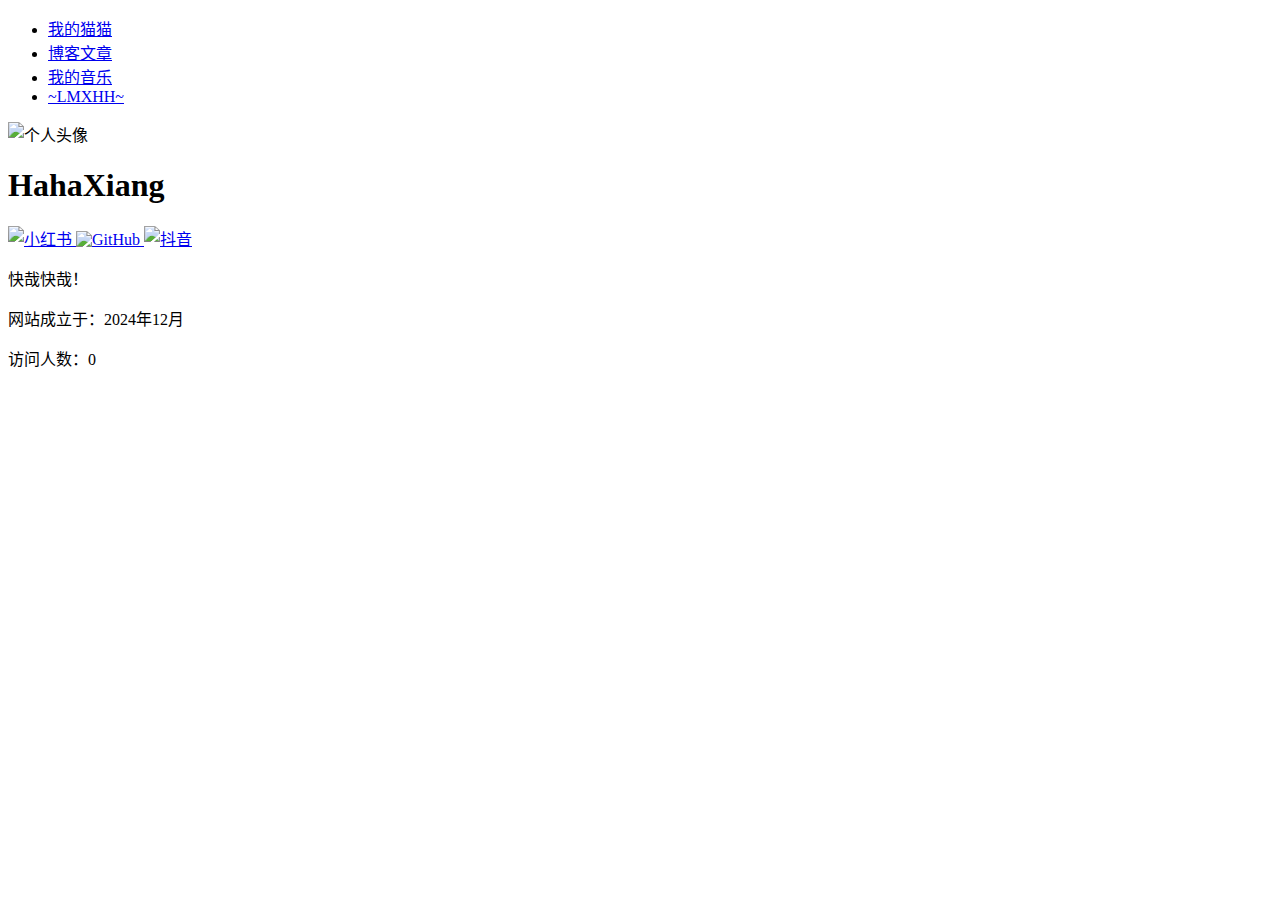
==== index.html @ bf661c90 "Add files via upload" ====
<!DOCTYPE html>
<html lang="zh-CN">
<head>
    <meta charset="UTF-8">
    <meta name="viewport" content="width=device-width, initial-scale=1.0">
    <title>Haha的个人空间</title>
    <link rel="stylesheet" href="css/style.css">
</head>
<body>
    <div class="container">
        <!-- 左侧导航栏 -->
        <nav class="sidebar">
            <ul class="nav-menu">
                <li><a href="cats.html">我的猫猫</a></li>
                <li><a href="#blog">博客文章</a></li>
                <li><a href="#music">我的音乐</a></li>
                <li><a href="#music">~LMXHH~</a></li>
            </ul>
        </nav>

        <!-- 右侧内容区 -->
        <main class="main-content">
            <div class="background-image">
                <!-- 这里可以放一张可爱的背景图片 -->
            </div>
            <div class="profile">
                <img src="images/avatar.jpg" alt="个人头像" class="avatar">
                <h1 class="name">HahaXiang</h1>
                
                <div class="social-links">
                    <a href="https://www.xiaohongshu.com/user/profile" target="_blank" class="social-link">
                        <img src="images/xiaohongshu.png" alt="小红书">
                    </a>
                    <a href="https://github.com/hahaxiang" target="_blank" class="social-link">
                        <img src="images/github.png" alt="GitHub">
                    </a>
                    <a href="https://www.douyin.com/user/" target="_blank" class="social-link">
                        <img src="images/douyin.png" alt="抖音">
                    </a>
                </div>

                <div class="motto">
                    <p>快哉快哉！</p>
                </div>

                <div class="site-info">
                    <p>网站成立于：2024年12月</p>
                    <p>访问人数：<span id="visitor-count">0</span></p>
                </div>
            </div>
        </main>
    </div>
    <script src="js/main.js"></script>
</body>
</html>
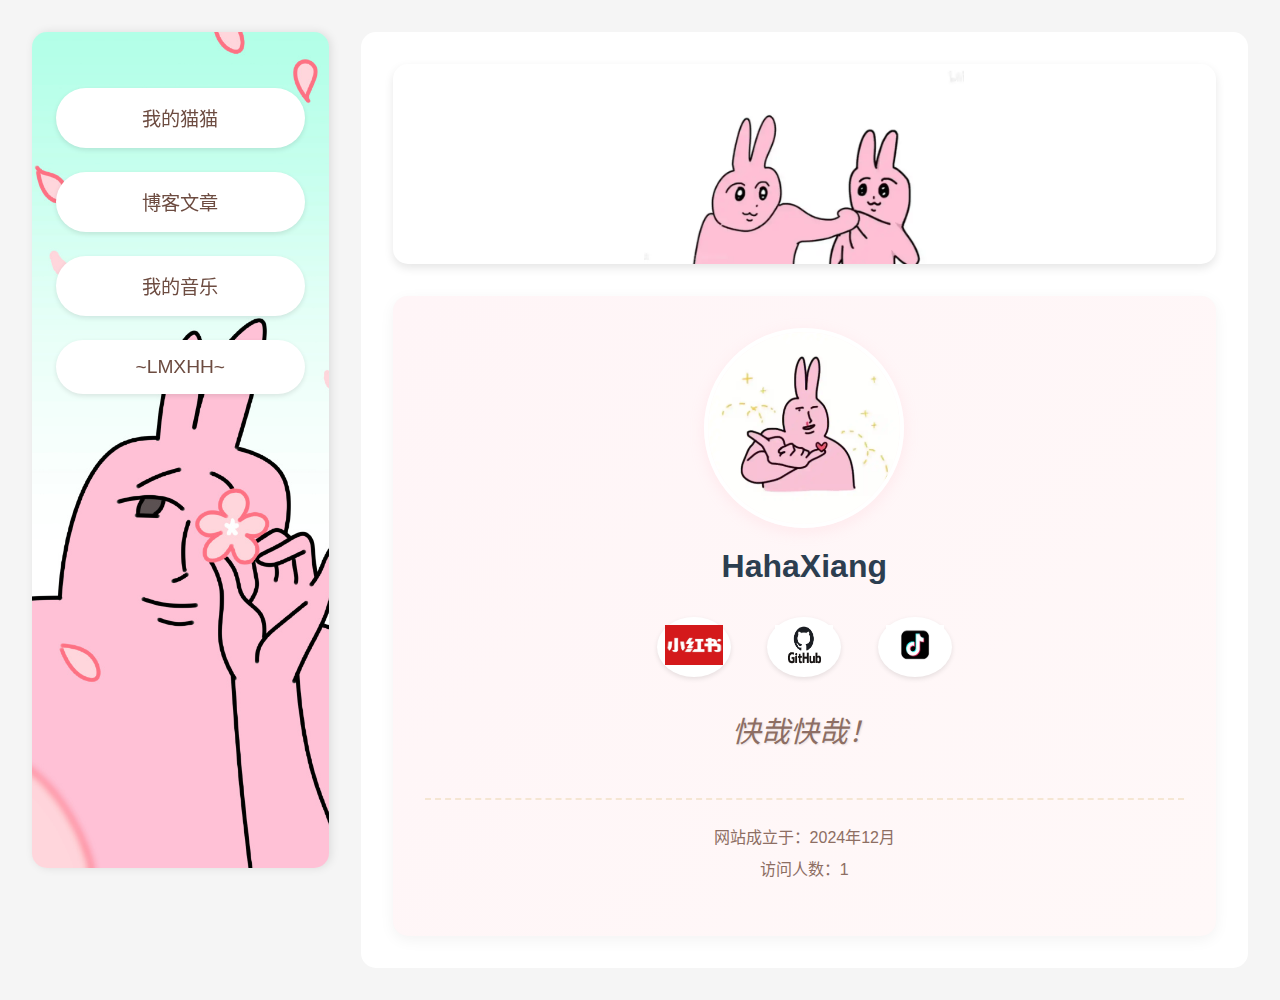
==== commit 1386600e: "111" ====
--- a/index.html
+++ b/index.html
@@ -28,7 +28,7 @@
                 <h1 class="name">HahaXiang</h1>
                 
                 <div class="social-links">
-                    <a href="https://www.xiaohongshu.com/user/profile" target="_blank" class="social-link">
+                    <a href="https://www.xiaohongshu.com" target="_blank" class="social-link">
                         <img src="images/xiaohongshu.png" alt="小红书">
                     </a>
                     <a href="https://github.com/hahaxiang" target="_blank" class="social-link">
--- a/css/style.css
+++ b/css/style.css
@@ -0,0 +1,502 @@
+* {
+    margin: 0;
+    padding: 0;
+    box-sizing: border-box;
+}
+
+body {
+    font-family: 'Microsoft YaHei', sans-serif;
+    background-color: #f5f5f5;
+}
+
+.container {
+    display: flex;
+    min-height: 100vh;
+    padding: 2rem;
+    gap: 2rem;
+}
+
+/* 侧边栏样式 */
+.sidebar {
+    width: 25%;
+    background-color: #f5e6d3;
+    padding: 1.5rem;
+    box-shadow: 2px 0 10px rgba(0,0,0,0.1);
+    border-radius: 15px;
+    margin: 0;
+    height: calc(100vh - 4rem);
+    position: sticky;
+    top: 2rem;
+}
+.sidebar {
+    background-image: url('../images/left.jpg');
+    background-size: cover;
+    background-position: center;
+} 
+.nav-menu {
+    list-style: none;
+    padding-top: 2rem;
+}
+
+.nav-menu li {
+    margin-bottom: 1.5rem;
+    text-align: center;
+}
+
+.nav-menu a {
+    font-family: 'Cream', 'Microsoft YaHei', sans-serif;
+    color: #6d4c41;
+    text-decoration: none;
+    font-size: 1.2rem;
+    transition: all 0.3s;
+    padding: 1rem 2rem;
+    border-radius: 30px;
+    background-color: #fff;
+    display: block;
+    box-shadow: 0 2px 5px rgba(0,0,0,0.1);
+}
+
+.nav-menu a:hover {
+    color: #fff;
+    background-color: #8d6e63;
+    transform: translateY(-2px);
+    box-shadow: 0 4px 10px rgba(0,0,0,0.2);
+}
+
+/* 修改背景图片区域样式 */
+.background-image {
+    height: 200px;
+    width: 100%;
+    background-image: url('../images/background.jpg');
+    background-size: contain;
+    background-repeat: no-repeat;
+    background-position: center;
+    border-radius: 15px;
+    margin-bottom: 2rem;
+    box-shadow: 0 4px 10px rgba(0,0,0,0.1);
+}
+
+/* 主内容区样式 */
+.main-content {
+    width: 75%;
+    padding: 2rem;
+    background-color: #fff;
+    border-radius: 15px;
+    display: flex;
+    flex-direction: column;
+}
+
+.profile {
+    text-align: center;
+    padding: 2rem;
+    background-color: #fff5f7;
+    border-radius: 15px;
+    box-shadow: 0 4px 15px rgba(0,0,0,0.05);
+    background-image: linear-gradient(135deg, #fff5f7 0%, #fff8f8 100%);
+}
+
+.avatar {
+    width: 200px;
+    height: 200px;
+    border-radius: 50%;
+    margin-bottom: 1rem;
+    box-shadow: 0 4px 15px rgba(255, 182, 193, 0.2);
+    border: 4px solid #fff;
+    transition: transform 0.3s ease, box-shadow 0.3s ease;
+}
+
+.avatar:hover {
+    transform: translateY(-5px);
+    box-shadow: 0 8px 20px rgba(255, 182, 193, 0.3);
+}
+
+.name {
+    font-size: 2rem;
+    margin-bottom: 2rem;
+    color: #2c3e50;
+}
+
+.social-links {
+    margin: 2rem 0;
+}
+
+.social-link {
+    margin: 0 1rem;
+    display: inline-block;
+    padding: 8px;
+    border-radius: 50%;
+    background-color: #fff;
+    box-shadow: 0 2px 5px rgba(0,0,0,0.1);
+    transition: all 0.3s;
+}
+
+.social-link:hover {
+    transform: translateY(-3px);
+    box-shadow: 0 4px 10px rgba(0,0,0,0.2);
+}
+
+.social-link img {
+    width: 58px;
+    height: 40px;
+    transition: transform 0.3s;
+}
+
+.social-link img:hover {
+    transform: scale(1.1);
+}
+
+.motto {
+    font-size: 1.8rem;
+    color: #8d6e63;
+    margin: 2rem 0;
+    font-style: italic;
+    text-shadow: 1px 1px 2px rgba(0,0,0,0.1);
+}
+
+.site-info {
+    margin-top: 3rem;
+    color: #8d6e63;
+    padding: 1rem;
+    border-top: 2px dashed #f5e6d3;
+}
+
+.site-info p {
+    margin: 0.5rem 0;
+}
+
+/* 猫猫页面样式 */
+.cat-tabs {
+    display: flex;
+    justify-content: center;
+    gap: 1rem;
+    margin-bottom: 2rem;
+    align-items: center;
+    padding: 1rem;
+    background: rgba(255, 255, 255, 0.5);
+    border-radius: 25px;
+    box-shadow: 0 2px 10px rgba(0,0,0,0.05);
+}
+
+.cat-tab {
+    padding: 0.8rem 1.5rem;
+    border: none;
+    border-radius: 20px;
+    background-color: rgba(255, 255, 255, 0.7);
+    color: #6d4c41;
+    font-size: 1.1rem;
+    cursor: pointer;
+    transition: all 0.3s;
+    font-family: 'Cream', 'Microsoft YaHei', sans-serif;
+}
+
+.cat-tab.active {
+    background-color: #fff;
+    color: #6d4c41;
+    transform: translateY(-2px);
+    box-shadow: 0 4px 10px rgba(0,0,0,0.1);
+}
+
+/* 修改轮播图容器样式 */
+.cat-carousel {
+    position: relative;
+    width: 55%;
+    height: 500px;
+    border-radius: 15px;
+    overflow: hidden;
+    box-shadow: 0 4px 15px rgba(0,0,0,0.1);
+    background-color: transparent;
+    padding: 1rem;
+}
+
+.carousel-container {
+    height: 100%;
+    width: 100%;
+    display: none; /* 默认隐藏所播容器 */
+}
+
+.carousel-container.active {
+    display: block; /* 只显示激活的轮播容器 */
+}
+
+.carousel-slide {
+    position: absolute;
+    height: 100%;
+    width: 100%;
+    display: none;
+    align-items: center;
+    justify-content: center;
+    transition: opacity 0.3s ease-in-out;
+}
+
+.carousel-slide.active {
+    display: flex;
+    opacity: 1;
+}
+
+.carousel-slide img {
+    max-width: 100%;
+    max-height: 100%;
+    width: auto;
+    height: auto;
+    object-fit: contain;
+    border-radius: 15px;
+    transition: transform 0.3s ease-in-out;
+}
+
+/* 添加鼠标悬停效果 */
+.carousel-slide img:hover {
+    transform: scale(1.02);
+}
+
+/* 优化轮播按钮样式 */
+.carousel-btn {
+    position: absolute;
+    top: 50%;
+    transform: translateY(-50%);
+    background-color: rgba(255, 255, 255, 0.9);
+    border: none;
+    width: 45px;
+    height: 45px;
+    border-radius: 50%;
+    cursor: pointer;
+    transition: all 0.3s ease;
+    font-size: 1.2rem;
+    display: flex;
+    align-items: center;
+    justify-content: center;
+    z-index: 10;
+    color: #6d4c41;
+    box-shadow: 0 2px 10px rgba(0,0,0,0.1);
+    backdrop-filter: blur(5px);
+}
+
+.carousel-btn::before {
+    content: '';
+    font-size: 1.3rem;
+    transition: transform 0.3s ease;
+}
+
+.prev-btn::before {
+    transform: rotate(-45deg);
+}
+
+.next-btn::before {
+    transform: rotate(45deg);
+}
+
+.carousel-btn:hover {
+    background-color: #fff;
+    transform: translateY(-50%) scale(1.1);
+    box-shadow: 0 4px 15px rgba(0,0,0,0.15);
+}
+
+.prev-btn {
+    left: 20px;
+}
+
+.next-btn {
+    right: 20px;
+}
+
+/* 添加按钮悬停时的动画效果 */
+.prev-btn:hover::before {
+    transform: rotate(-45deg) translateX(-3px);
+}
+
+.next-btn:hover::before {
+    transform: rotate(45deg) translateX(3px);
+}
+
+@font-face {
+    font-family: 'Cream';
+    src: url('../fonts/cream.ttf') format('truetype');
+}
+
+/* 修改主内区布局 */
+.cat-content {
+    display: flex;
+    gap: 2.5rem;
+    margin-bottom: 2rem;
+}
+
+/* 调整轮播图宽度和样式 */
+.cat-carousel {
+    width: 55%;
+    height: 500px;
+    background-color: #fff;
+    padding: 1rem;
+}
+
+/* 优化猫猫信息样式 */
+.cat-info {
+    width: 45%;
+    position: relative;
+}
+
+.cat-info-card {
+    display: none;
+    background: #fff0f3;
+    padding: 2rem;
+    border-radius: 20px;
+    box-shadow: 0 8px 20px rgba(141, 110, 99, 0.15);
+    transition: all 0.3s ease;
+    position: relative;
+    overflow: hidden;
+}
+
+.cat-info-card.active {
+    display: block;
+    animation: fadeIn 0.5s ease;
+}
+
+.cat-info-card h2 {
+    color: #6d4c41;
+    font-size: 2rem;
+    margin-bottom: 1.5rem;
+    text-align: center;
+    font-family: 'Cream', 'Microsoft YaHei', sans-serif;
+    text-shadow: 2px 2px 4px rgba(0,0,0,0.1);
+    position: relative;
+    padding-bottom: 1rem;
+}
+
+.cat-info-card h2::after {
+    content: '';
+    position: absolute;
+    bottom: 0;
+    left: 50%;
+    transform: translateX(-50%);
+    width: 60px;
+    height: 3px;
+    background: linear-gradient(90deg, #8d6e63, #f5e6d3);
+    border-radius: 2px;
+}
+
+.info-item {
+    margin-bottom: 1.2rem;
+    padding: 1rem;
+    background: #ffffff;
+    border-radius: 15px;
+    box-shadow: 0 4px 12px rgba(141, 110, 99, 0.08);
+    transition: transform 0.3s ease;
+}
+
+.info-item:hover {
+    transform: translateY(-3px);
+    box-shadow: 0 6px 15px rgba(141, 110, 99, 0.12);
+}
+
+.info-item h3 {
+    color: #8d6e63;
+    font-size: 1.2rem;
+    margin-bottom: 0.5rem;
+    font-family: 'Cream', 'Microsoft YaHei', sans-serif;
+    display: flex;
+    align-items: center;
+}
+
+.info-item h3::before {
+    content: '🐾';
+    margin-right: 8px;
+    font-size: 1.2rem;
+}
+
+.info-item p {
+    color: #6d4c41;
+    line-height: 1.6;
+    font-size: 1rem;
+    padding-left: 1.5rem;
+}
+
+@keyframes fadeIn {
+    from {
+        opacity: 0;
+        transform: translateY(10px);
+    }
+    to {
+        opacity: 1;
+        transform: translateY(0);
+    }
+}
+
+/* 添加emoji样式 */
+.floating-emoji {
+    position: fixed;
+    pointer-events: none;
+    animation: floatUp 1s ease-out forwards;
+    z-index: 1000;
+    font-size: 1.5rem;
+}
+
+/* 添加emoji动画 */
+@keyframes floatUp {
+    0% {
+        transform: translateY(0) rotate(0deg);
+        opacity: 1;
+    }
+    100% {
+        transform: translateY(-100px) rotate(45deg);
+        opacity: 0;
+    }
+}
+
+/* 内容区默认样式 */
+.main-content {
+    width: 75%;
+    padding: 2rem;
+    background-color: #fff;  /* 默认白色背景 */
+    border-radius: 15px;
+    display: flex;
+    flex-direction: column;
+}
+
+/* 猫猫页面特定样式 */
+.cats-page .main-content {
+    background-color: #fff0f3;  /* 只在猫猫页面显示粉色背景 */
+}
+
+/* 修改猫猫页面的标签按钮样式 */
+.cats-page .cat-tab {
+    background-color: rgba(255, 255, 255, 0.7);
+}
+
+.cats-page .cat-tab.active {
+    background-color: #fff;
+    color: #6d4c41;
+}
+
+/* 修改猫猫页面的轮播图容器背景 */
+.cats-page .cat-carousel {
+    background-color: transparent;
+}
+
+/* 添加猫猫标题样式 */
+.cat-tabs span {
+    font-family: 'Cream', 'Microsoft YaHei', sans-serif;
+    font-size: 1.5rem;
+    color: #6d4c41;
+    margin-right: 1.5rem;
+    position: relative;
+    padding-bottom: 0.5rem;
+    text-shadow: 1px 1px 2px rgba(0,0,0,0.1);
+}
+
+/* 添加可爱的下划线装饰 */
+.cat-tabs span::after {
+    content: '';
+    position: absolute;
+    bottom: 0;
+    left: 0;
+    width: 100%;
+    height: 2px;
+    background: linear-gradient(90deg, #ffb6c1, transparent);
+    border-radius: 2px;
+}
+
+/* 添加可爱的猫爪图标 */
+.cat-tabs span::before {
+    content: '🐾';
+    margin-right: 8px;
+    font-size: 1.3rem;
+    vertical-align: middle;
+}